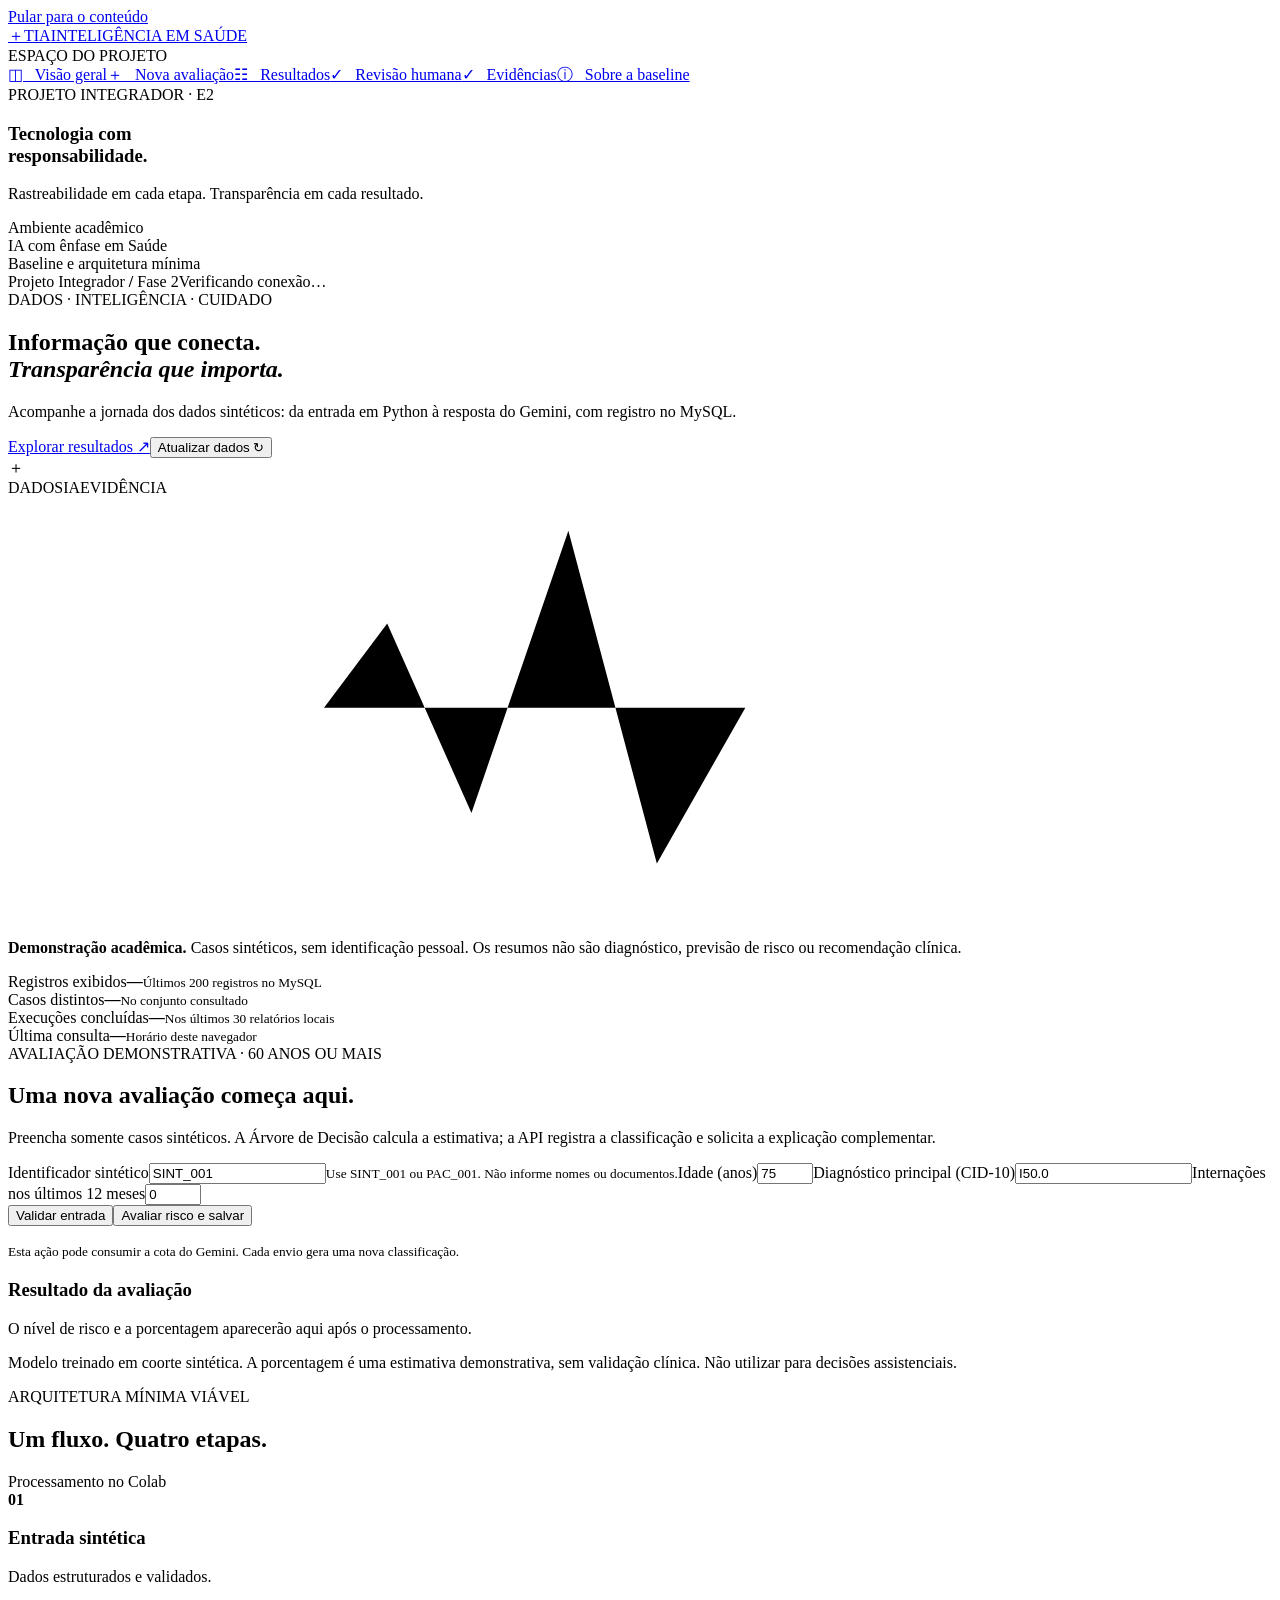
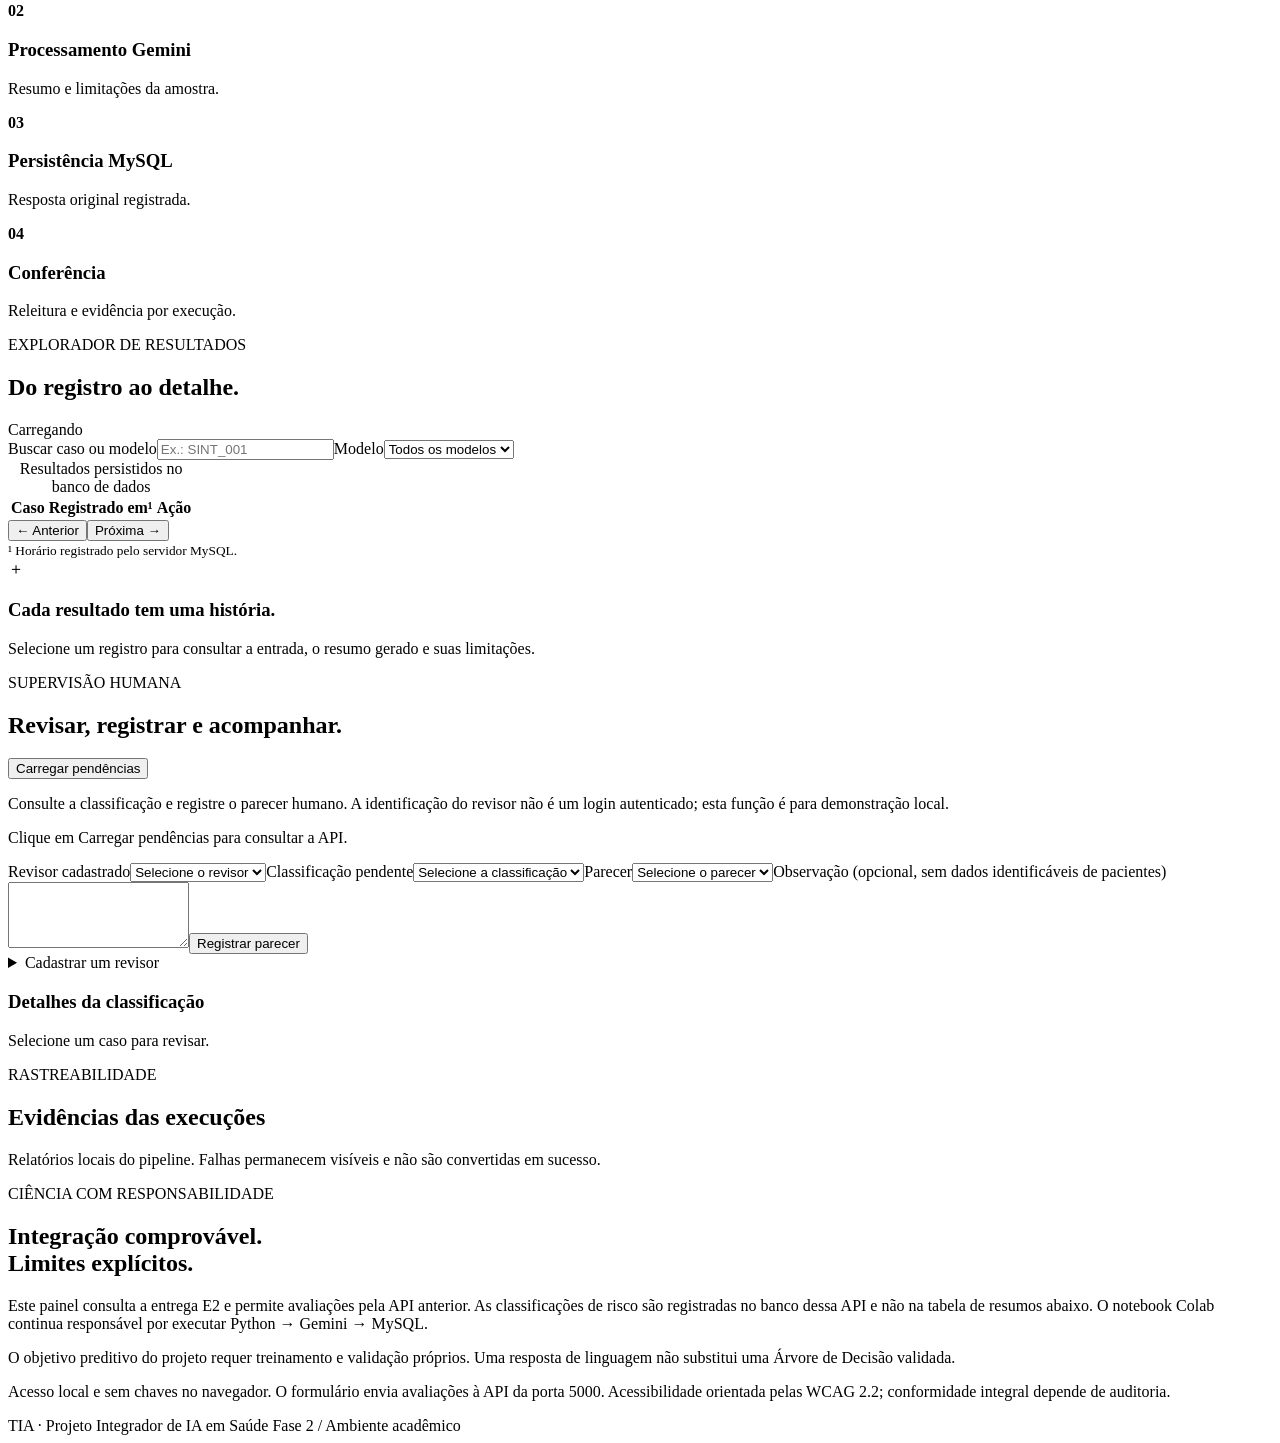
==== entrega_e2_pacote_completo/web/index.html @ 63708ee1 "Removendo chaves sensíveis" ====
<!doctype html>
<html lang="pt-BR"><head><meta charset="utf-8"><meta name="viewport" content="width=device-width,initial-scale=1"><title>TIA · Inteligência em saúde</title><link rel="stylesheet" href="/style.css"><script defer src="/app.js"></script></head>
<body><a class="skip" href="#conteudo">Pular para o conteúdo</a>
<aside class="sidebar"><a class="brand" href="#conteudo"><span class="logo">＋</span><span>TIA<span class="brand-sub">INTELIGÊNCIA EM SAÚDE</span></span></a>
<div class="nav-label">ESPAÇO DO PROJETO</div><nav aria-label="Principal"><a href="#conteudo">◫ &nbsp; Visão geral</a><a href="#avaliacao">＋ &nbsp; Nova avaliação</a><a href="#historico">☷ &nbsp; Resultados</a><a href="#revisao">✓ &nbsp; Revisão humana</a><a href="#evidencias">✓ &nbsp; Evidências</a><a href="#sobre">ⓘ &nbsp; Sobre a baseline</a></nav>
<div class="side-note"><span class="tiny">PROJETO INTEGRADOR · E2</span><h3>Tecnologia com<br>responsabilidade.</h3><p>Rastreabilidade em cada etapa. Transparência em cada resultado.</p><span class="pill">Ambiente acadêmico</span></div><div class="side-foot">IA com ênfase em Saúde<br>Baseline e arquitetura mínima</div></aside>
<main id="conteudo"><header><span>Projeto Integrador <b>/</b> Fase 2</span><span id="connection" class="pill">Verificando conexão…</span></header>
<section class="hero"><div><div class="eyebrow">DADOS · INTELIGÊNCIA · CUIDADO</div><h1>Informação que conecta.<br><em>Transparência que importa.</em></h1><p>Acompanhe a jornada dos dados sintéticos: da entrada em Python à resposta do Gemini, com registro no MySQL.</p><div class="hero-actions"><a class="primary" href="#historico">Explorar resultados <span>↗</span></a><button id="refresh" class="secondary">Atualizar dados ↻</button></div></div><div class="orbit" aria-hidden="true"><div class="circle c1"></div><div class="circle c2"></div><div class="core">＋</div><span class="node n1">DADOS</span><span class="node n2">IA</span><span class="node n3">EVIDÊNCIA</span><svg viewBox="0 0 300 100"><path d="M0 50 H75 L90 30 L110 75 L133 8 L154 87 L175 50 H300"/></svg></div></section>
<p class="notice"><strong>Demonstração acadêmica.</strong> Casos sintéticos, sem identificação pessoal. Os resumos não são diagnóstico, previsão de risco ou recomendação clínica.</p>
<div id="message" role="status" aria-live="polite"></div>
<section class="metrics" aria-label="Indicadores"><article><span>Registros exibidos</span><strong id="total">—</strong><small>Últimos 200 registros no MySQL</small></article><article><span>Casos distintos</span><strong id="cases">—</strong><small>No conjunto consultado</small></article><article><span>Execuções concluídas</span><strong id="runs">—</strong><small>Nos últimos 30 relatórios locais</small></article><article><span>Última consulta</span><strong id="time" class="time">—</strong><small>Horário deste navegador</small></article></section>
<section id="avaliacao" class="panel"><div class="eyebrow">AVALIAÇÃO DEMONSTRATIVA · 60 ANOS OU MAIS</div><h2>Uma nova avaliação começa aqui.</h2><p>Preencha somente casos sintéticos. A Árvore de Decisão calcula a estimativa; a API registra a classificação e solicita a explicação complementar.</p><div class="results"><form id="risk-form"><label for="patient">Identificador sintético</label><input id="patient" required pattern="(SINT|PAC)_[0-9]{3}" value="SINT_001" aria-describedby="patient-help"><small id="patient-help">Use SINT_001 ou PAC_001. Não informe nomes ou documentos.</small><label for="age">Idade (anos)</label><input id="age" type="number" min="60" max="120" step="1" value="75" required><label for="cid">Diagnóstico principal (CID-10)</label><input id="cid" required pattern="[A-Z][0-9]{2}([.][0-9A-Z]{1,2}|[0-9A-Z]{1,2})?" value="I50.0" maxlength="6"><label for="admissions">Internações nos últimos 12 meses</label><input id="admissions" type="number" min="0" max="100" step="1" value="0" required><div class="hero-actions"><button id="validate-risk" type="button" class="secondary">Validar entrada</button><button id="submit-risk" type="submit" class="primary">Avaliar risco e salvar</button></div><p><small>Esta ação pode consumir a cota do Gemini. Cada envio gera uma nova classificação.</small></p><p id="risk-status" role="status" aria-live="polite"></p></form><article id="risk-result" class="detail" aria-live="polite"><h3>Resultado da avaliação</h3><p>O nível de risco e a porcentagem aparecerão aqui após o processamento.</p></article></div><p class="notice">Modelo treinado em coorte sintética. A porcentagem é uma estimativa demonstrativa, sem validação clínica. Não utilizar para decisões assistenciais.</p></section>
<section class="journey"><div class="section-head"><div><div class="eyebrow">ARQUITETURA MÍNIMA VIÁVEL</div><h2>Um fluxo. Quatro etapas.</h2></div><span class="pill">Processamento no Colab</span></div><div class="steps"><article><b>01</b><h3>Entrada sintética</h3><p>Dados estruturados e validados.</p></article><article><b>02</b><h3>Processamento Gemini</h3><p>Resumo e limitações da amostra.</p></article><article><b>03</b><h3>Persistência MySQL</h3><p>Resposta original registrada.</p></article><article><b>04</b><h3>Conferência</h3><p>Releitura e evidência por execução.</p></article></div></section>
<section id="historico" class="panel"><div class="section-head"><div><div class="eyebrow">EXPLORADOR DE RESULTADOS</div><h2>Do registro ao detalhe.</h2></div><span id="count" class="pill">Carregando</span></div><div class="filters"><label>Buscar caso ou modelo<input id="search" type="search" placeholder="Ex.: SINT_001"></label><label>Modelo<select id="model"><option value="">Todos os modelos</option></select></label></div>
<div class="results"><div><div class="table-wrap"><table><caption class="sr-only">Resultados persistidos no banco de dados</caption><thead><tr><th>Caso</th><th>Registrado em¹</th><th>Ação</th></tr></thead><tbody id="rows"></tbody></table></div><div class="pager"><button id="prev">← Anterior</button><span id="page"></span><button id="next">Próxima →</button></div><small>¹ Horário registrado pelo servidor MySQL.</small></div><article class="detail" id="detail" aria-live="polite"><div class="detail-empty"><span>＋</span><h3>Cada resultado tem uma história.</h3><p>Selecione um registro para consultar a entrada, o resumo gerado e suas limitações.</p></div></article></div></section>
<section id="revisao" class="panel"><div class="section-head"><div><div class="eyebrow">SUPERVISÃO HUMANA</div><h2>Revisar, registrar e acompanhar.</h2></div><button id="review-refresh" class="secondary">Carregar pendências</button></div><p>Consulte a classificação e registre o parecer humano. A identificação do revisor não é um login autenticado; esta função é para demonstração local.</p><p id="review-load-status" role="status">Clique em Carregar pendências para consultar a API.</p><div class="results"><div><form id="review-form"><label for="review-user">Revisor cadastrado</label><select id="review-user" required><option value="">Selecione o revisor</option></select><label for="review-case">Classificação pendente</label><select id="review-case" required><option value="">Selecione a classificação</option></select><label for="review-verdict">Parecer</label><select id="review-verdict" required><option value="">Selecione o parecer</option><option value="CONCORDA">Concorda</option><option value="DISCORDA">Discorda</option><option value="INCONCLUSIVO">Inconclusivo</option></select><label for="review-note">Observação (opcional, sem dados identificáveis de pacientes)</label><textarea id="review-note" rows="4" maxlength="2000"></textarea><button id="review-save" class="primary" type="submit">Registrar parecer</button></form><details><summary>Cadastrar um revisor</summary><form id="review-register"><label for="review-name">Nome ou identificação do revisor</label><input id="review-name" required maxlength="100"><label for="review-role">Papel</label><select id="review-role"><option value="pesquisador">Pesquisador</option><option value="medico">Médico</option><option value="enfermeiro">Enfermeiro</option><option value="outro">Outro</option></select><button id="review-register-button" class="secondary" type="submit">Cadastrar revisor</button></form></details></div><article id="review-detail" class="detail"><h3>Detalhes da classificação</h3><p>Selecione um caso para revisar.</p></article></div><p id="review-status" role="status" aria-live="polite"></p></section>
<section id="evidencias" class="panel"><div class="section-head"><div><div class="eyebrow">RASTREABILIDADE</div><h2>Evidências das execuções</h2></div></div><p>Relatórios locais do pipeline. Falhas permanecem visíveis e não são convertidas em sucesso.</p><div id="reports"></div></section>
<section id="sobre" class="about"><div><div class="eyebrow">CIÊNCIA COM RESPONSABILIDADE</div><h2>Integração comprovável.<br>Limites explícitos.</h2></div><div><p>Este painel consulta a entrega E2 e permite avaliações pela API anterior. As classificações de risco são registradas no banco dessa API e não na tabela de resumos abaixo. O notebook Colab continua responsável por executar Python → Gemini → MySQL.</p><p>O objetivo preditivo do projeto requer treinamento e validação próprios. Uma resposta de linguagem não substitui uma Árvore de Decisão validada.</p><p>Acesso local e sem chaves no navegador. O formulário envia avaliações à API da porta 5000. Acessibilidade orientada pelas WCAG 2.2; conformidade integral depende de auditoria.</p></div></section><footer>TIA · Projeto Integrador de IA em Saúde <span>Fase 2 / Ambiente acadêmico</span></footer></main></body></html>
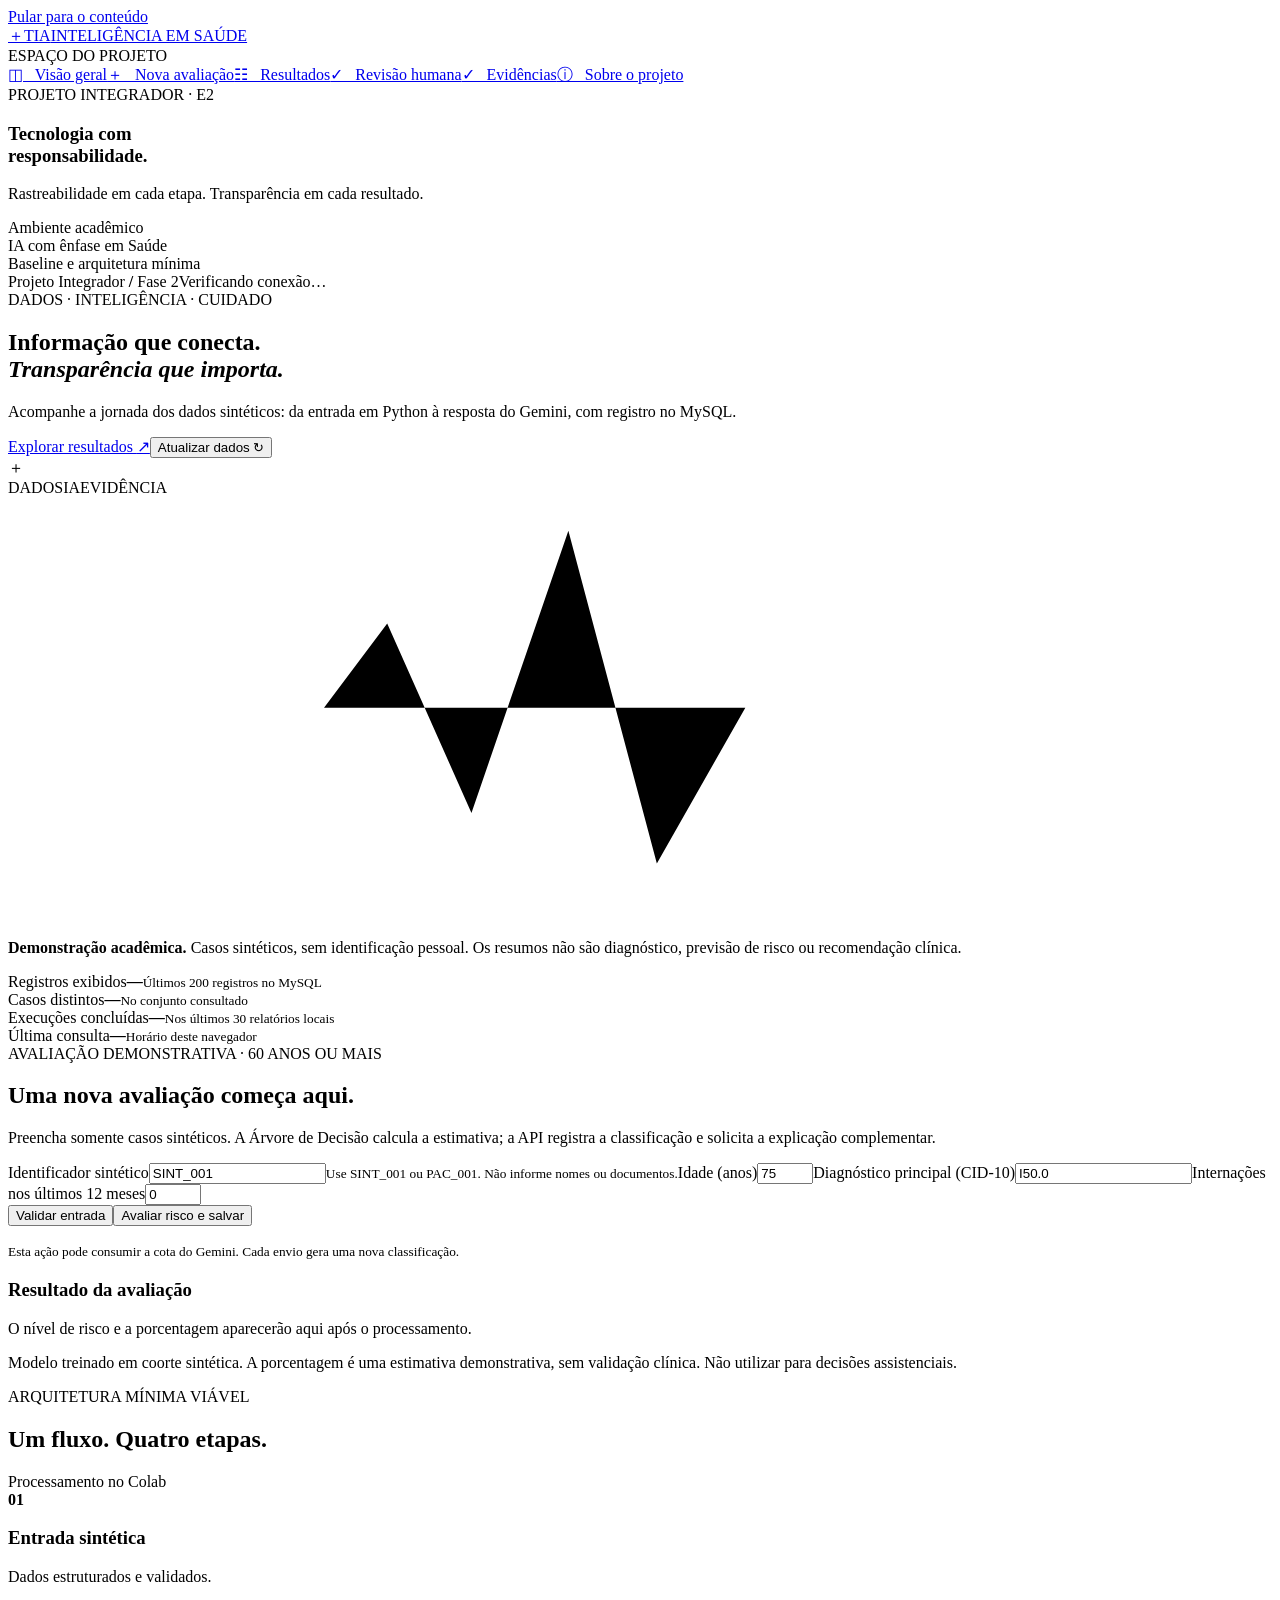
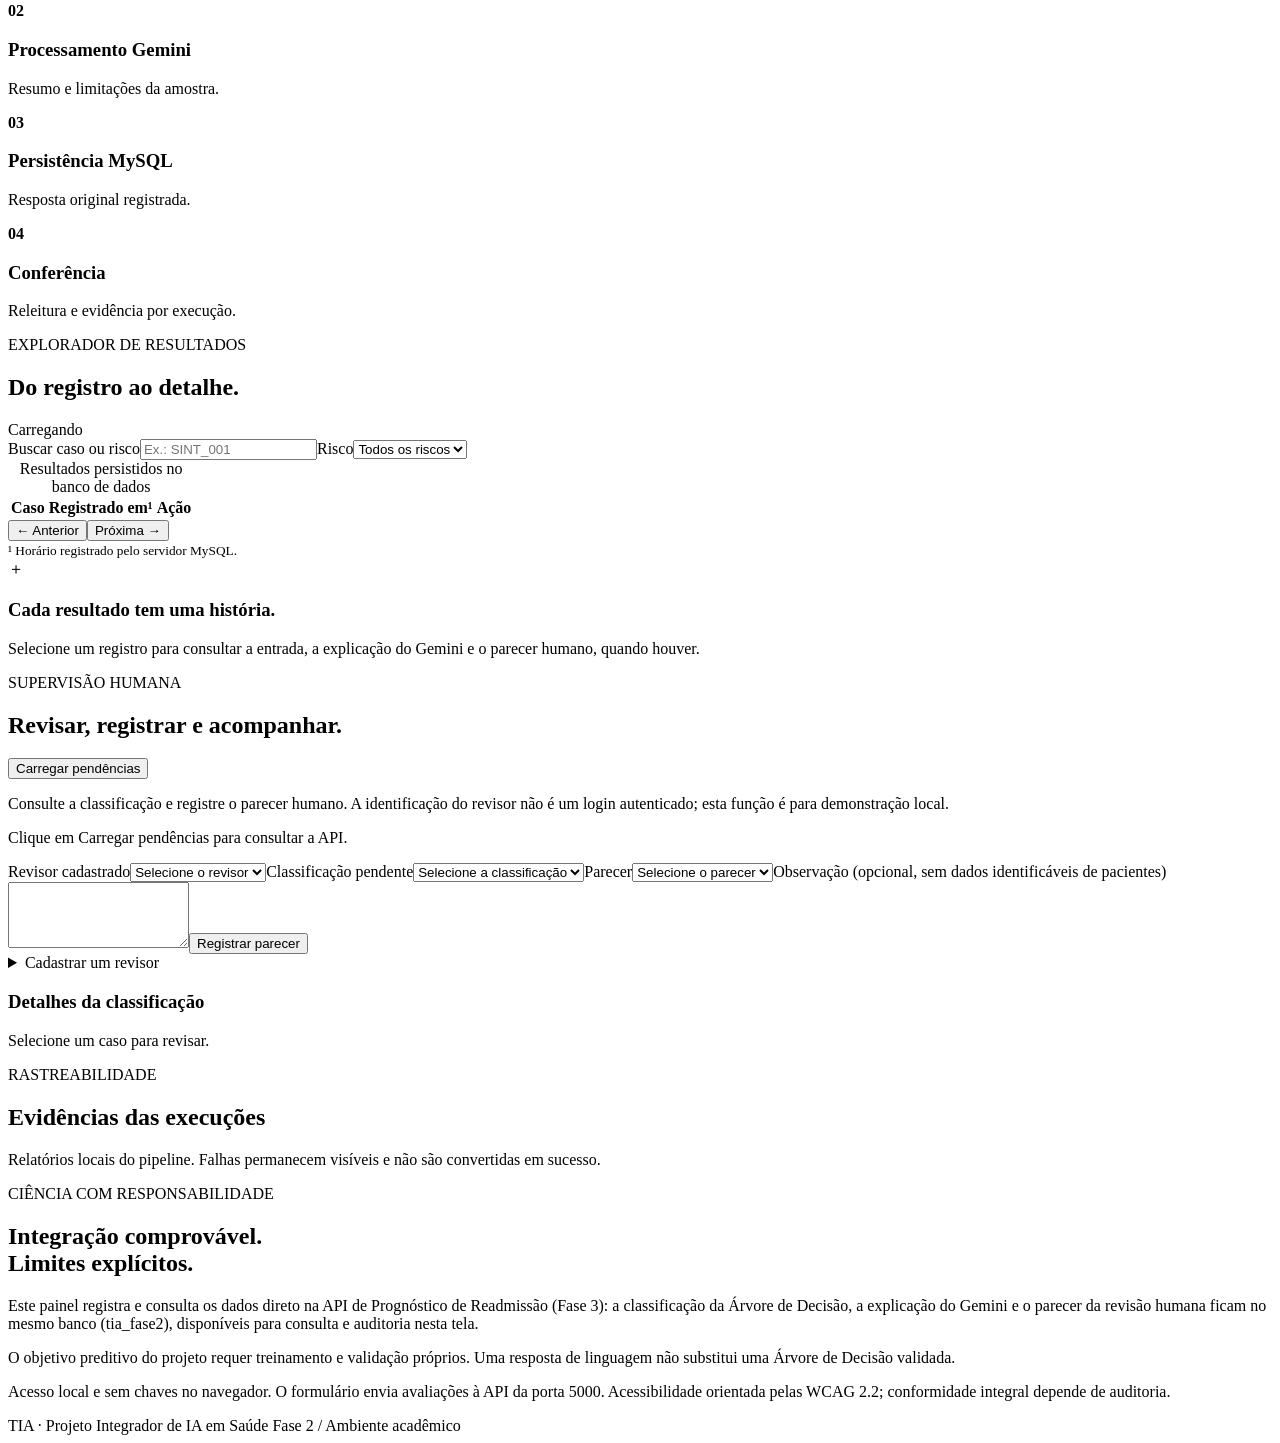
==== commit 5661d481: "Corrige painel de auditoria e adiciona autenticacao basica" ====
--- a/entrega_e2_pacote_completo/web/index.html
+++ b/entrega_e2_pacote_completo/web/index.html
@@ -2,7 +2,7 @@
 <html lang="pt-BR"><head><meta charset="utf-8"><meta name="viewport" content="width=device-width,initial-scale=1"><title>TIA · Inteligência em saúde</title><link rel="stylesheet" href="/style.css"><script defer src="/app.js"></script></head>
 <body><a class="skip" href="#conteudo">Pular para o conteúdo</a>
 <aside class="sidebar"><a class="brand" href="#conteudo"><span class="logo">＋</span><span>TIA<span class="brand-sub">INTELIGÊNCIA EM SAÚDE</span></span></a>
-<div class="nav-label">ESPAÇO DO PROJETO</div><nav aria-label="Principal"><a href="#conteudo">◫ &nbsp; Visão geral</a><a href="#avaliacao">＋ &nbsp; Nova avaliação</a><a href="#historico">☷ &nbsp; Resultados</a><a href="#revisao">✓ &nbsp; Revisão humana</a><a href="#evidencias">✓ &nbsp; Evidências</a><a href="#sobre">ⓘ &nbsp; Sobre a baseline</a></nav>
+<div class="nav-label">ESPAÇO DO PROJETO</div><nav aria-label="Principal"><a href="#conteudo">◫ &nbsp; Visão geral</a><a href="#avaliacao">＋ &nbsp; Nova avaliação</a><a href="#historico">☷ &nbsp; Resultados</a><a href="#revisao">✓ &nbsp; Revisão humana</a><a href="#evidencias">✓ &nbsp; Evidências</a><a href="#sobre">ⓘ &nbsp; Sobre o projeto</a></nav>
 <div class="side-note"><span class="tiny">PROJETO INTEGRADOR · E2</span><h3>Tecnologia com<br>responsabilidade.</h3><p>Rastreabilidade em cada etapa. Transparência em cada resultado.</p><span class="pill">Ambiente acadêmico</span></div><div class="side-foot">IA com ênfase em Saúde<br>Baseline e arquitetura mínima</div></aside>
 <main id="conteudo"><header><span>Projeto Integrador <b>/</b> Fase 2</span><span id="connection" class="pill">Verificando conexão…</span></header>
 <section class="hero"><div><div class="eyebrow">DADOS · INTELIGÊNCIA · CUIDADO</div><h1>Informação que conecta.<br><em>Transparência que importa.</em></h1><p>Acompanhe a jornada dos dados sintéticos: da entrada em Python à resposta do Gemini, com registro no MySQL.</p><div class="hero-actions"><a class="primary" href="#historico">Explorar resultados <span>↗</span></a><button id="refresh" class="secondary">Atualizar dados ↻</button></div></div><div class="orbit" aria-hidden="true"><div class="circle c1"></div><div class="circle c2"></div><div class="core">＋</div><span class="node n1">DADOS</span><span class="node n2">IA</span><span class="node n3">EVIDÊNCIA</span><svg viewBox="0 0 300 100"><path d="M0 50 H75 L90 30 L110 75 L133 8 L154 87 L175 50 H300"/></svg></div></section>
@@ -11,8 +11,8 @@
 <section class="metrics" aria-label="Indicadores"><article><span>Registros exibidos</span><strong id="total">—</strong><small>Últimos 200 registros no MySQL</small></article><article><span>Casos distintos</span><strong id="cases">—</strong><small>No conjunto consultado</small></article><article><span>Execuções concluídas</span><strong id="runs">—</strong><small>Nos últimos 30 relatórios locais</small></article><article><span>Última consulta</span><strong id="time" class="time">—</strong><small>Horário deste navegador</small></article></section>
 <section id="avaliacao" class="panel"><div class="eyebrow">AVALIAÇÃO DEMONSTRATIVA · 60 ANOS OU MAIS</div><h2>Uma nova avaliação começa aqui.</h2><p>Preencha somente casos sintéticos. A Árvore de Decisão calcula a estimativa; a API registra a classificação e solicita a explicação complementar.</p><div class="results"><form id="risk-form"><label for="patient">Identificador sintético</label><input id="patient" required pattern="(SINT|PAC)_[0-9]{3}" value="SINT_001" aria-describedby="patient-help"><small id="patient-help">Use SINT_001 ou PAC_001. Não informe nomes ou documentos.</small><label for="age">Idade (anos)</label><input id="age" type="number" min="60" max="120" step="1" value="75" required><label for="cid">Diagnóstico principal (CID-10)</label><input id="cid" required pattern="[A-Z][0-9]{2}([.][0-9A-Z]{1,2}|[0-9A-Z]{1,2})?" value="I50.0" maxlength="6"><label for="admissions">Internações nos últimos 12 meses</label><input id="admissions" type="number" min="0" max="100" step="1" value="0" required><div class="hero-actions"><button id="validate-risk" type="button" class="secondary">Validar entrada</button><button id="submit-risk" type="submit" class="primary">Avaliar risco e salvar</button></div><p><small>Esta ação pode consumir a cota do Gemini. Cada envio gera uma nova classificação.</small></p><p id="risk-status" role="status" aria-live="polite"></p></form><article id="risk-result" class="detail" aria-live="polite"><h3>Resultado da avaliação</h3><p>O nível de risco e a porcentagem aparecerão aqui após o processamento.</p></article></div><p class="notice">Modelo treinado em coorte sintética. A porcentagem é uma estimativa demonstrativa, sem validação clínica. Não utilizar para decisões assistenciais.</p></section>
 <section class="journey"><div class="section-head"><div><div class="eyebrow">ARQUITETURA MÍNIMA VIÁVEL</div><h2>Um fluxo. Quatro etapas.</h2></div><span class="pill">Processamento no Colab</span></div><div class="steps"><article><b>01</b><h3>Entrada sintética</h3><p>Dados estruturados e validados.</p></article><article><b>02</b><h3>Processamento Gemini</h3><p>Resumo e limitações da amostra.</p></article><article><b>03</b><h3>Persistência MySQL</h3><p>Resposta original registrada.</p></article><article><b>04</b><h3>Conferência</h3><p>Releitura e evidência por execução.</p></article></div></section>
-<section id="historico" class="panel"><div class="section-head"><div><div class="eyebrow">EXPLORADOR DE RESULTADOS</div><h2>Do registro ao detalhe.</h2></div><span id="count" class="pill">Carregando</span></div><div class="filters"><label>Buscar caso ou modelo<input id="search" type="search" placeholder="Ex.: SINT_001"></label><label>Modelo<select id="model"><option value="">Todos os modelos</option></select></label></div>
-<div class="results"><div><div class="table-wrap"><table><caption class="sr-only">Resultados persistidos no banco de dados</caption><thead><tr><th>Caso</th><th>Registrado em¹</th><th>Ação</th></tr></thead><tbody id="rows"></tbody></table></div><div class="pager"><button id="prev">← Anterior</button><span id="page"></span><button id="next">Próxima →</button></div><small>¹ Horário registrado pelo servidor MySQL.</small></div><article class="detail" id="detail" aria-live="polite"><div class="detail-empty"><span>＋</span><h3>Cada resultado tem uma história.</h3><p>Selecione um registro para consultar a entrada, o resumo gerado e suas limitações.</p></div></article></div></section>
+<section id="historico" class="panel"><div class="section-head"><div><div class="eyebrow">EXPLORADOR DE RESULTADOS</div><h2>Do registro ao detalhe.</h2></div><span id="count" class="pill">Carregando</span></div><div class="filters"><label>Buscar caso ou risco<input id="search" type="search" placeholder="Ex.: SINT_001"></label><label>Risco<select id="risk-filter"><option value="">Todos os riscos</option></select></label></div>
+<div class="results"><div><div class="table-wrap"><table><caption class="sr-only">Resultados persistidos no banco de dados</caption><thead><tr><th>Caso</th><th>Registrado em¹</th><th>Ação</th></tr></thead><tbody id="rows"></tbody></table></div><div class="pager"><button id="prev">← Anterior</button><span id="page"></span><button id="next">Próxima →</button></div><small>¹ Horário registrado pelo servidor MySQL.</small></div><article class="detail" id="detail" aria-live="polite"><div class="detail-empty"><span>＋</span><h3>Cada resultado tem uma história.</h3><p>Selecione um registro para consultar a entrada, a explicação do Gemini e o parecer humano, quando houver.</p></div></article></div></section>
 <section id="revisao" class="panel"><div class="section-head"><div><div class="eyebrow">SUPERVISÃO HUMANA</div><h2>Revisar, registrar e acompanhar.</h2></div><button id="review-refresh" class="secondary">Carregar pendências</button></div><p>Consulte a classificação e registre o parecer humano. A identificação do revisor não é um login autenticado; esta função é para demonstração local.</p><p id="review-load-status" role="status">Clique em Carregar pendências para consultar a API.</p><div class="results"><div><form id="review-form"><label for="review-user">Revisor cadastrado</label><select id="review-user" required><option value="">Selecione o revisor</option></select><label for="review-case">Classificação pendente</label><select id="review-case" required><option value="">Selecione a classificação</option></select><label for="review-verdict">Parecer</label><select id="review-verdict" required><option value="">Selecione o parecer</option><option value="CONCORDA">Concorda</option><option value="DISCORDA">Discorda</option><option value="INCONCLUSIVO">Inconclusivo</option></select><label for="review-note">Observação (opcional, sem dados identificáveis de pacientes)</label><textarea id="review-note" rows="4" maxlength="2000"></textarea><button id="review-save" class="primary" type="submit">Registrar parecer</button></form><details><summary>Cadastrar um revisor</summary><form id="review-register"><label for="review-name">Nome ou identificação do revisor</label><input id="review-name" required maxlength="100"><label for="review-role">Papel</label><select id="review-role"><option value="pesquisador">Pesquisador</option><option value="medico">Médico</option><option value="enfermeiro">Enfermeiro</option><option value="outro">Outro</option></select><button id="review-register-button" class="secondary" type="submit">Cadastrar revisor</button></form></details></div><article id="review-detail" class="detail"><h3>Detalhes da classificação</h3><p>Selecione um caso para revisar.</p></article></div><p id="review-status" role="status" aria-live="polite"></p></section>
 <section id="evidencias" class="panel"><div class="section-head"><div><div class="eyebrow">RASTREABILIDADE</div><h2>Evidências das execuções</h2></div></div><p>Relatórios locais do pipeline. Falhas permanecem visíveis e não são convertidas em sucesso.</p><div id="reports"></div></section>
-<section id="sobre" class="about"><div><div class="eyebrow">CIÊNCIA COM RESPONSABILIDADE</div><h2>Integração comprovável.<br>Limites explícitos.</h2></div><div><p>Este painel consulta a entrega E2 e permite avaliações pela API anterior. As classificações de risco são registradas no banco dessa API e não na tabela de resumos abaixo. O notebook Colab continua responsável por executar Python → Gemini → MySQL.</p><p>O objetivo preditivo do projeto requer treinamento e validação próprios. Uma resposta de linguagem não substitui uma Árvore de Decisão validada.</p><p>Acesso local e sem chaves no navegador. O formulário envia avaliações à API da porta 5000. Acessibilidade orientada pelas WCAG 2.2; conformidade integral depende de auditoria.</p></div></section><footer>TIA · Projeto Integrador de IA em Saúde <span>Fase 2 / Ambiente acadêmico</span></footer></main></body></html>+<section id="sobre" class="about"><div><div class="eyebrow">CIÊNCIA COM RESPONSABILIDADE</div><h2>Integração comprovável.<br>Limites explícitos.</h2></div><div><p>Este painel registra e consulta os dados direto na API de Prognóstico de Readmissão (Fase 3): a classificação da Árvore de Decisão, a explicação do Gemini e o parecer da revisão humana ficam no mesmo banco (tia_fase2), disponíveis para consulta e auditoria nesta tela.</p><p>O objetivo preditivo do projeto requer treinamento e validação próprios. Uma resposta de linguagem não substitui uma Árvore de Decisão validada.</p><p>Acesso local e sem chaves no navegador. O formulário envia avaliações à API da porta 5000. Acessibilidade orientada pelas WCAG 2.2; conformidade integral depende de auditoria.</p></div></section><footer>TIA · Projeto Integrador de IA em Saúde <span>Fase 2 / Ambiente acadêmico</span></footer></main></body></html>
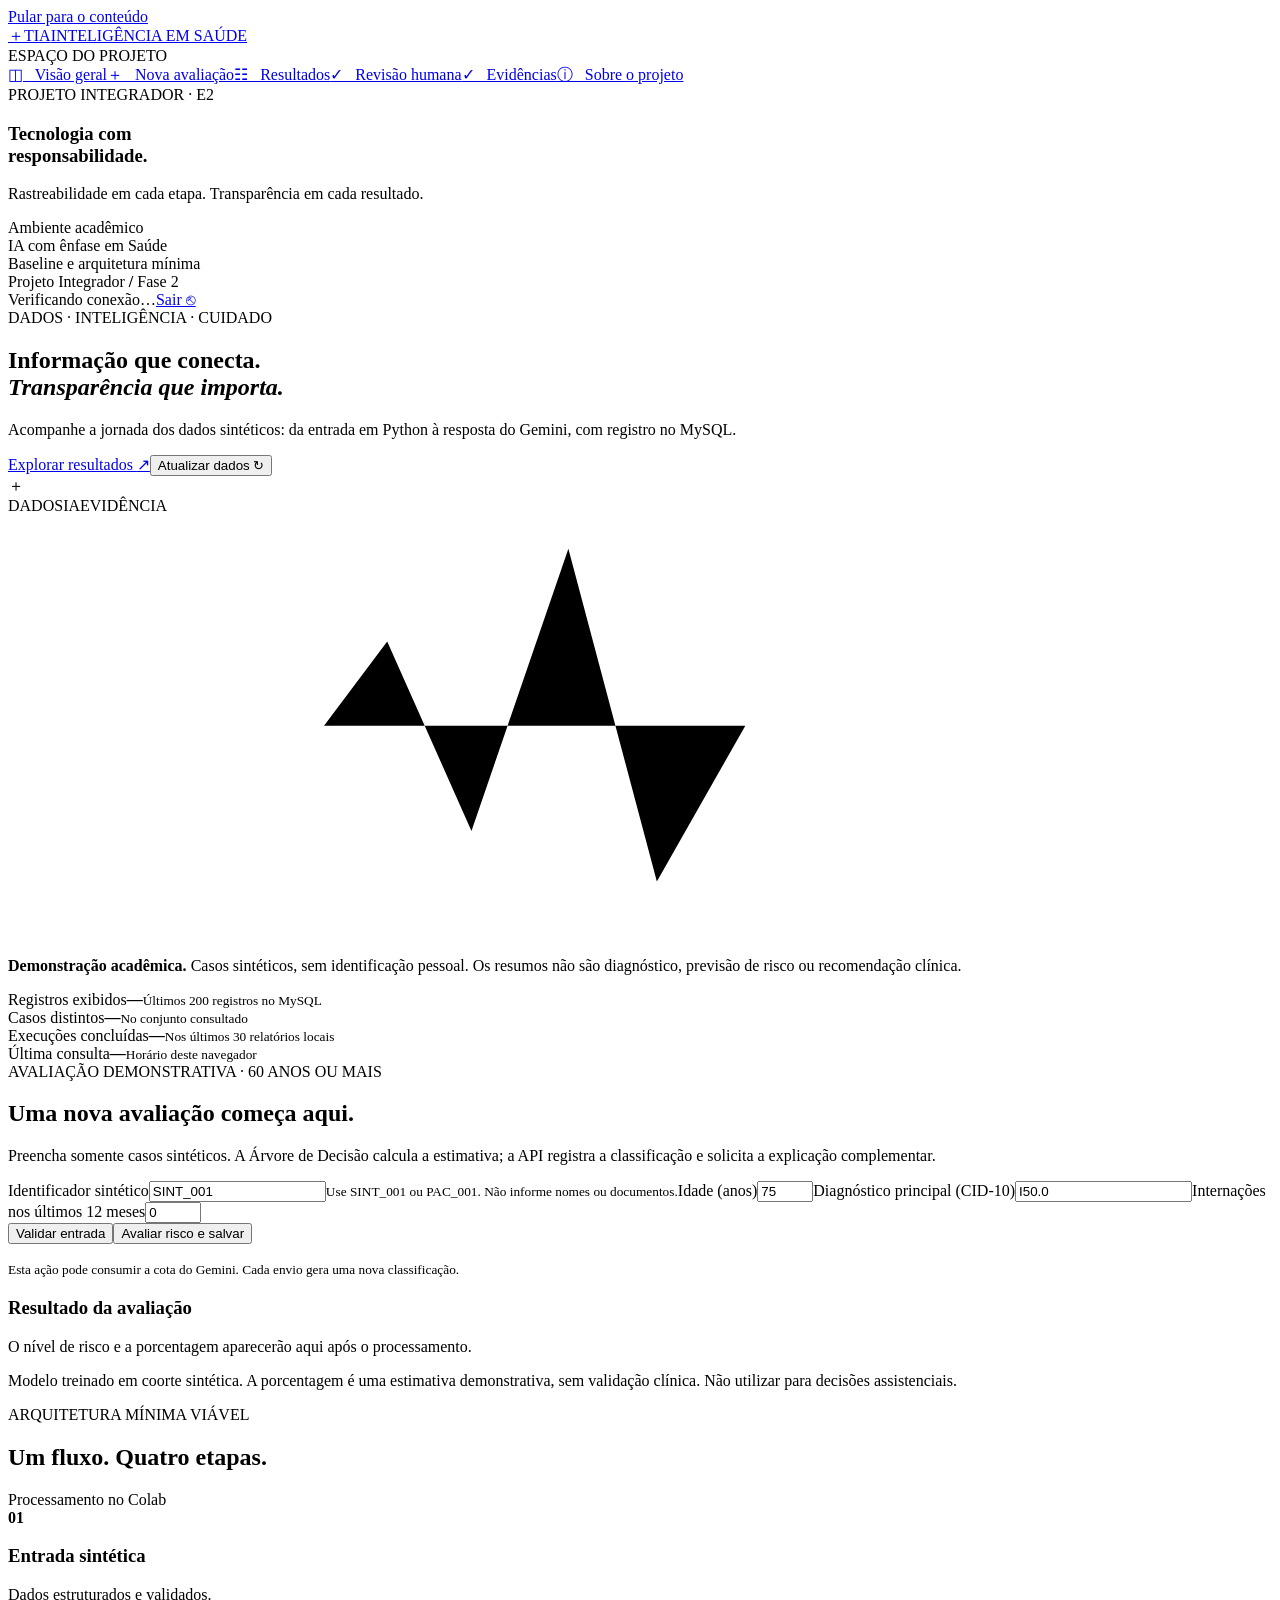
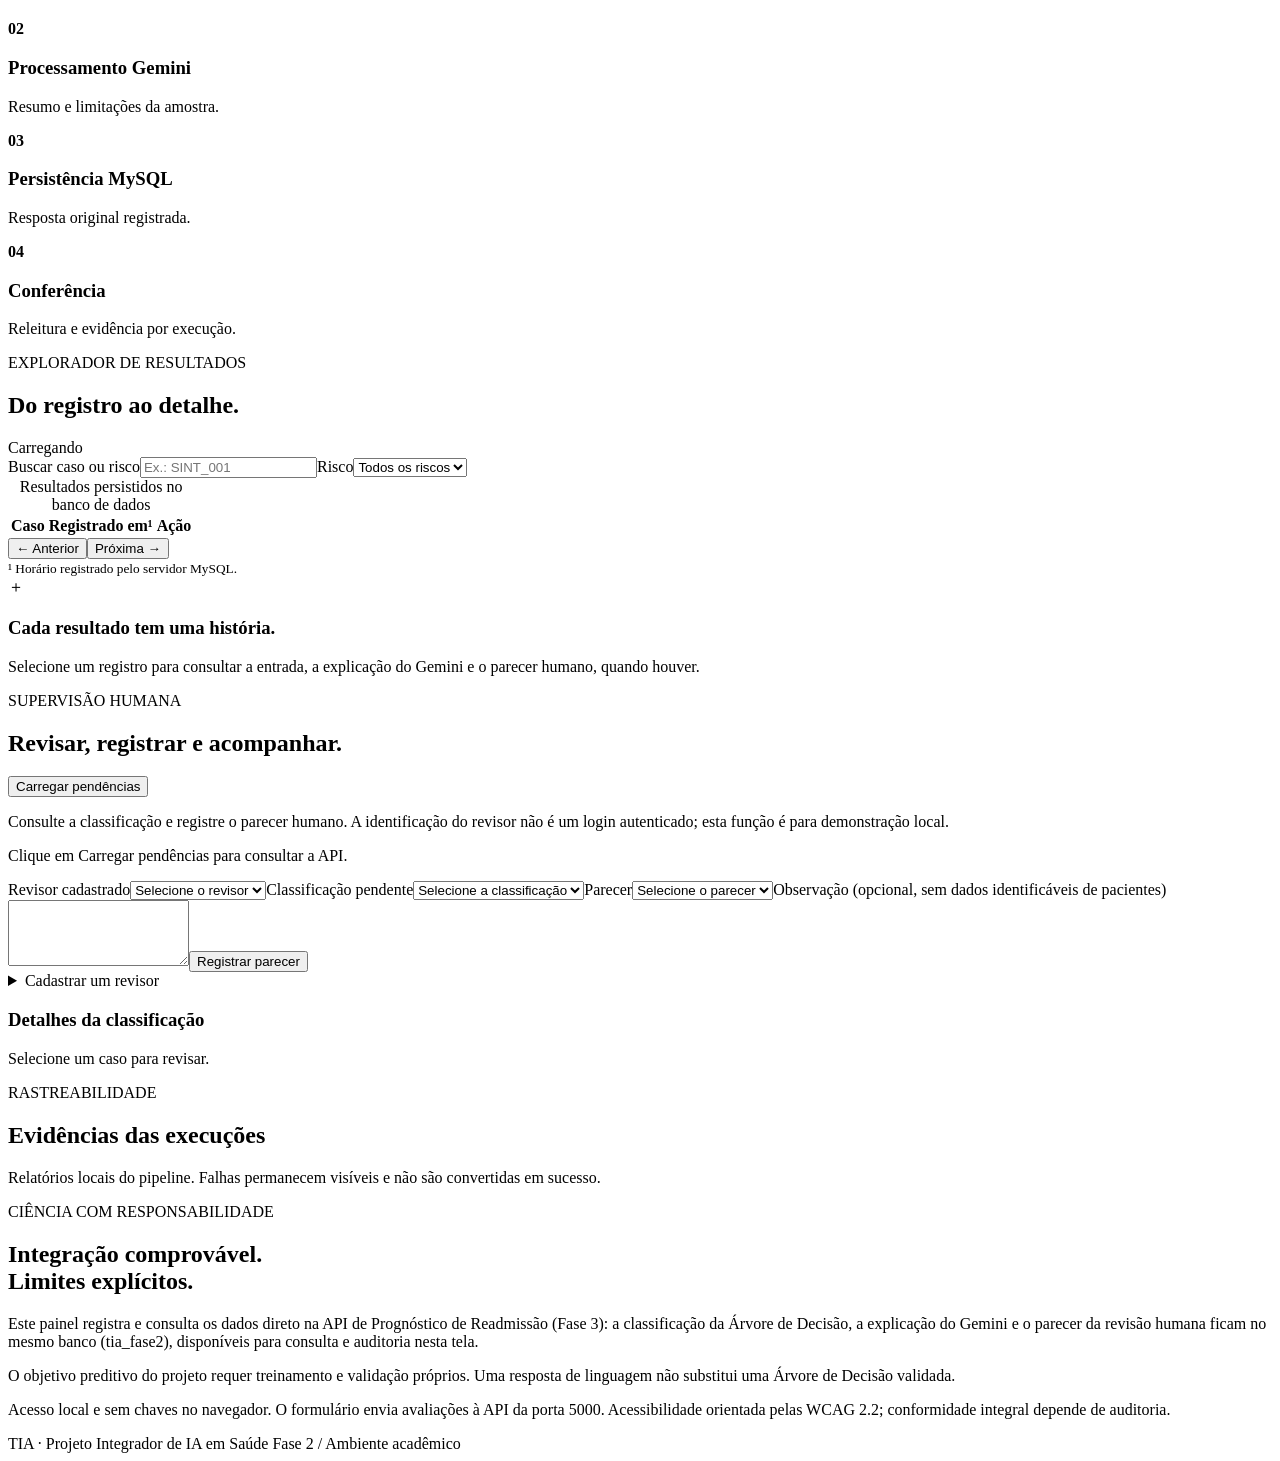
==== commit ae855954: "Atualização do projeto" ====
--- a/entrega_e2_pacote_completo/web/index.html
+++ b/entrega_e2_pacote_completo/web/index.html
@@ -4,7 +4,7 @@
 <aside class="sidebar"><a class="brand" href="#conteudo"><span class="logo">＋</span><span>TIA<span class="brand-sub">INTELIGÊNCIA EM SAÚDE</span></span></a>
 <div class="nav-label">ESPAÇO DO PROJETO</div><nav aria-label="Principal"><a href="#conteudo">◫ &nbsp; Visão geral</a><a href="#avaliacao">＋ &nbsp; Nova avaliação</a><a href="#historico">☷ &nbsp; Resultados</a><a href="#revisao">✓ &nbsp; Revisão humana</a><a href="#evidencias">✓ &nbsp; Evidências</a><a href="#sobre">ⓘ &nbsp; Sobre o projeto</a></nav>
 <div class="side-note"><span class="tiny">PROJETO INTEGRADOR · E2</span><h3>Tecnologia com<br>responsabilidade.</h3><p>Rastreabilidade em cada etapa. Transparência em cada resultado.</p><span class="pill">Ambiente acadêmico</span></div><div class="side-foot">IA com ênfase em Saúde<br>Baseline e arquitetura mínima</div></aside>
-<main id="conteudo"><header><span>Projeto Integrador <b>/</b> Fase 2</span><span id="connection" class="pill">Verificando conexão…</span></header>
+<main id="conteudo"><header><span>Projeto Integrador <b>/</b> Fase 2</span><div class="header-right"><span id="connection" class="pill">Verificando conexão…</span><a href="/logout" class="pill">Sair ⎋</a></div></header>
 <section class="hero"><div><div class="eyebrow">DADOS · INTELIGÊNCIA · CUIDADO</div><h1>Informação que conecta.<br><em>Transparência que importa.</em></h1><p>Acompanhe a jornada dos dados sintéticos: da entrada em Python à resposta do Gemini, com registro no MySQL.</p><div class="hero-actions"><a class="primary" href="#historico">Explorar resultados <span>↗</span></a><button id="refresh" class="secondary">Atualizar dados ↻</button></div></div><div class="orbit" aria-hidden="true"><div class="circle c1"></div><div class="circle c2"></div><div class="core">＋</div><span class="node n1">DADOS</span><span class="node n2">IA</span><span class="node n3">EVIDÊNCIA</span><svg viewBox="0 0 300 100"><path d="M0 50 H75 L90 30 L110 75 L133 8 L154 87 L175 50 H300"/></svg></div></section>
 <p class="notice"><strong>Demonstração acadêmica.</strong> Casos sintéticos, sem identificação pessoal. Os resumos não são diagnóstico, previsão de risco ou recomendação clínica.</p>
 <div id="message" role="status" aria-live="polite"></div>
